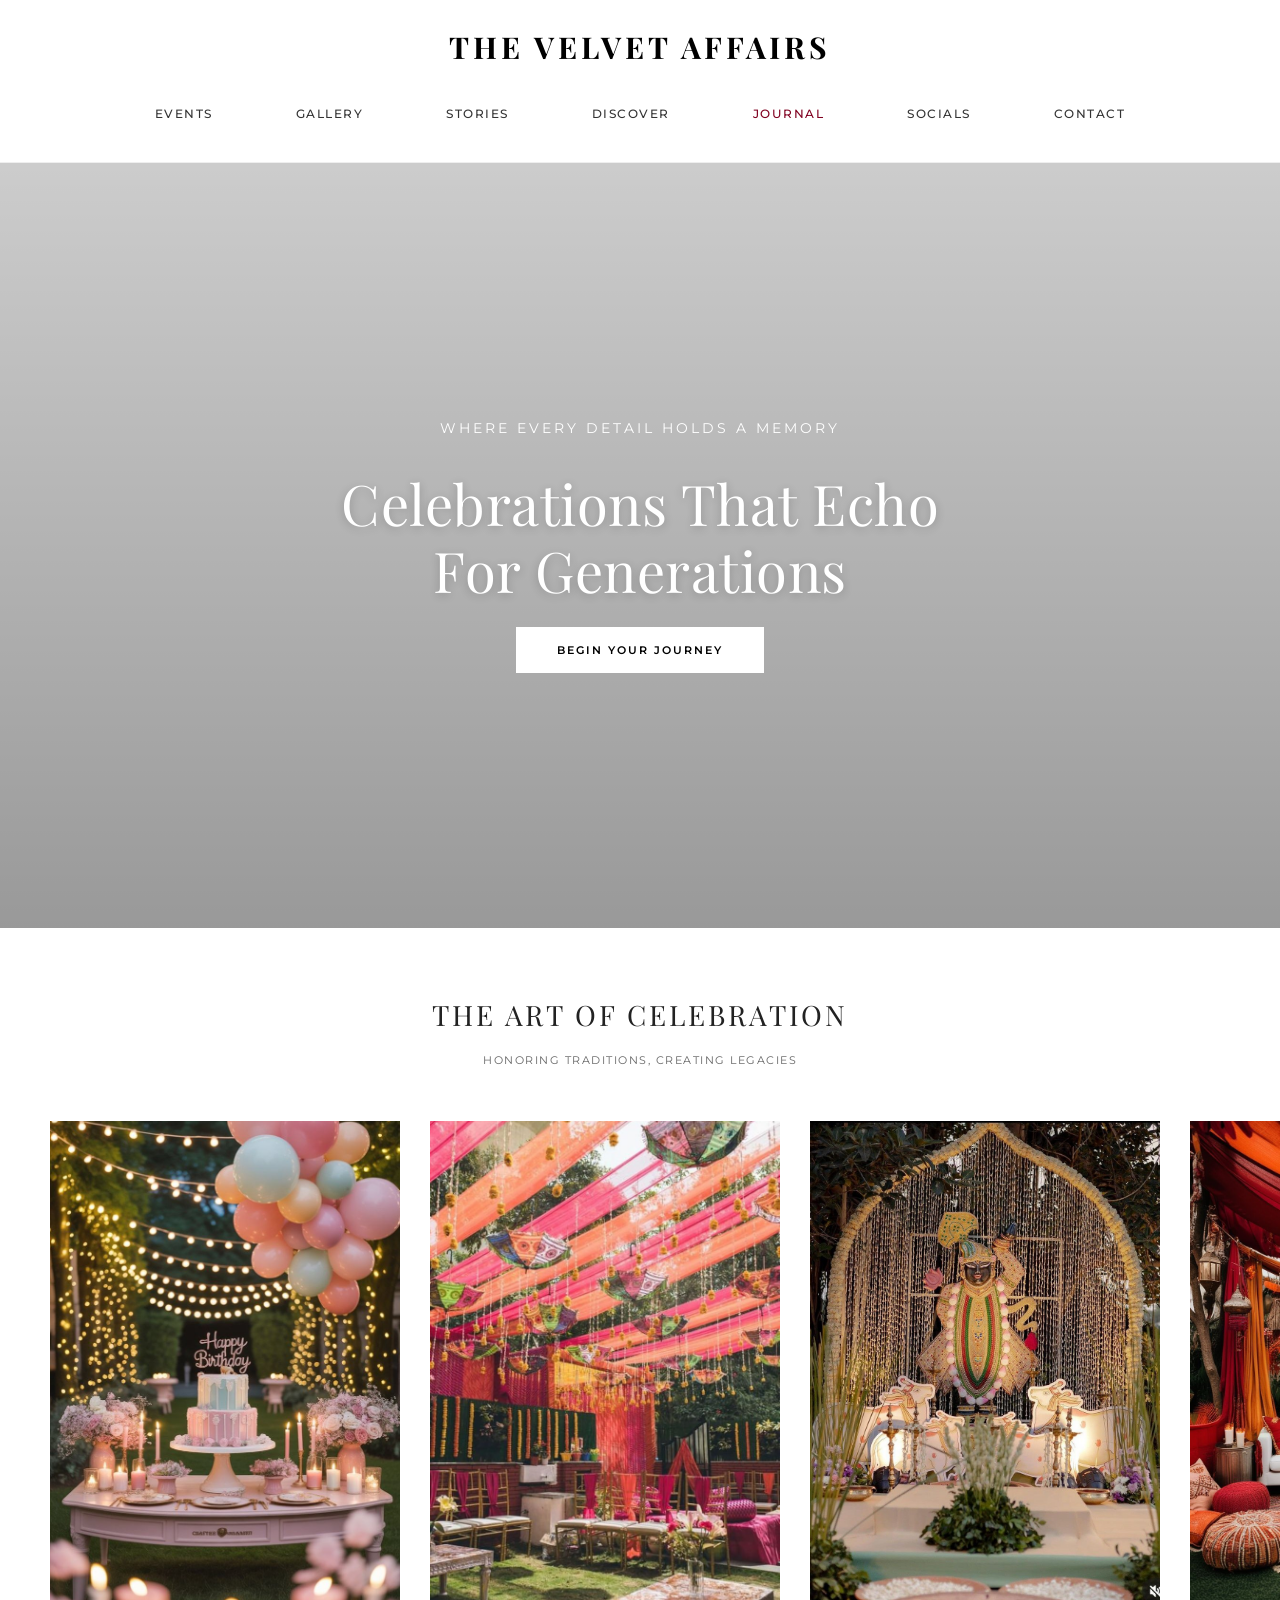
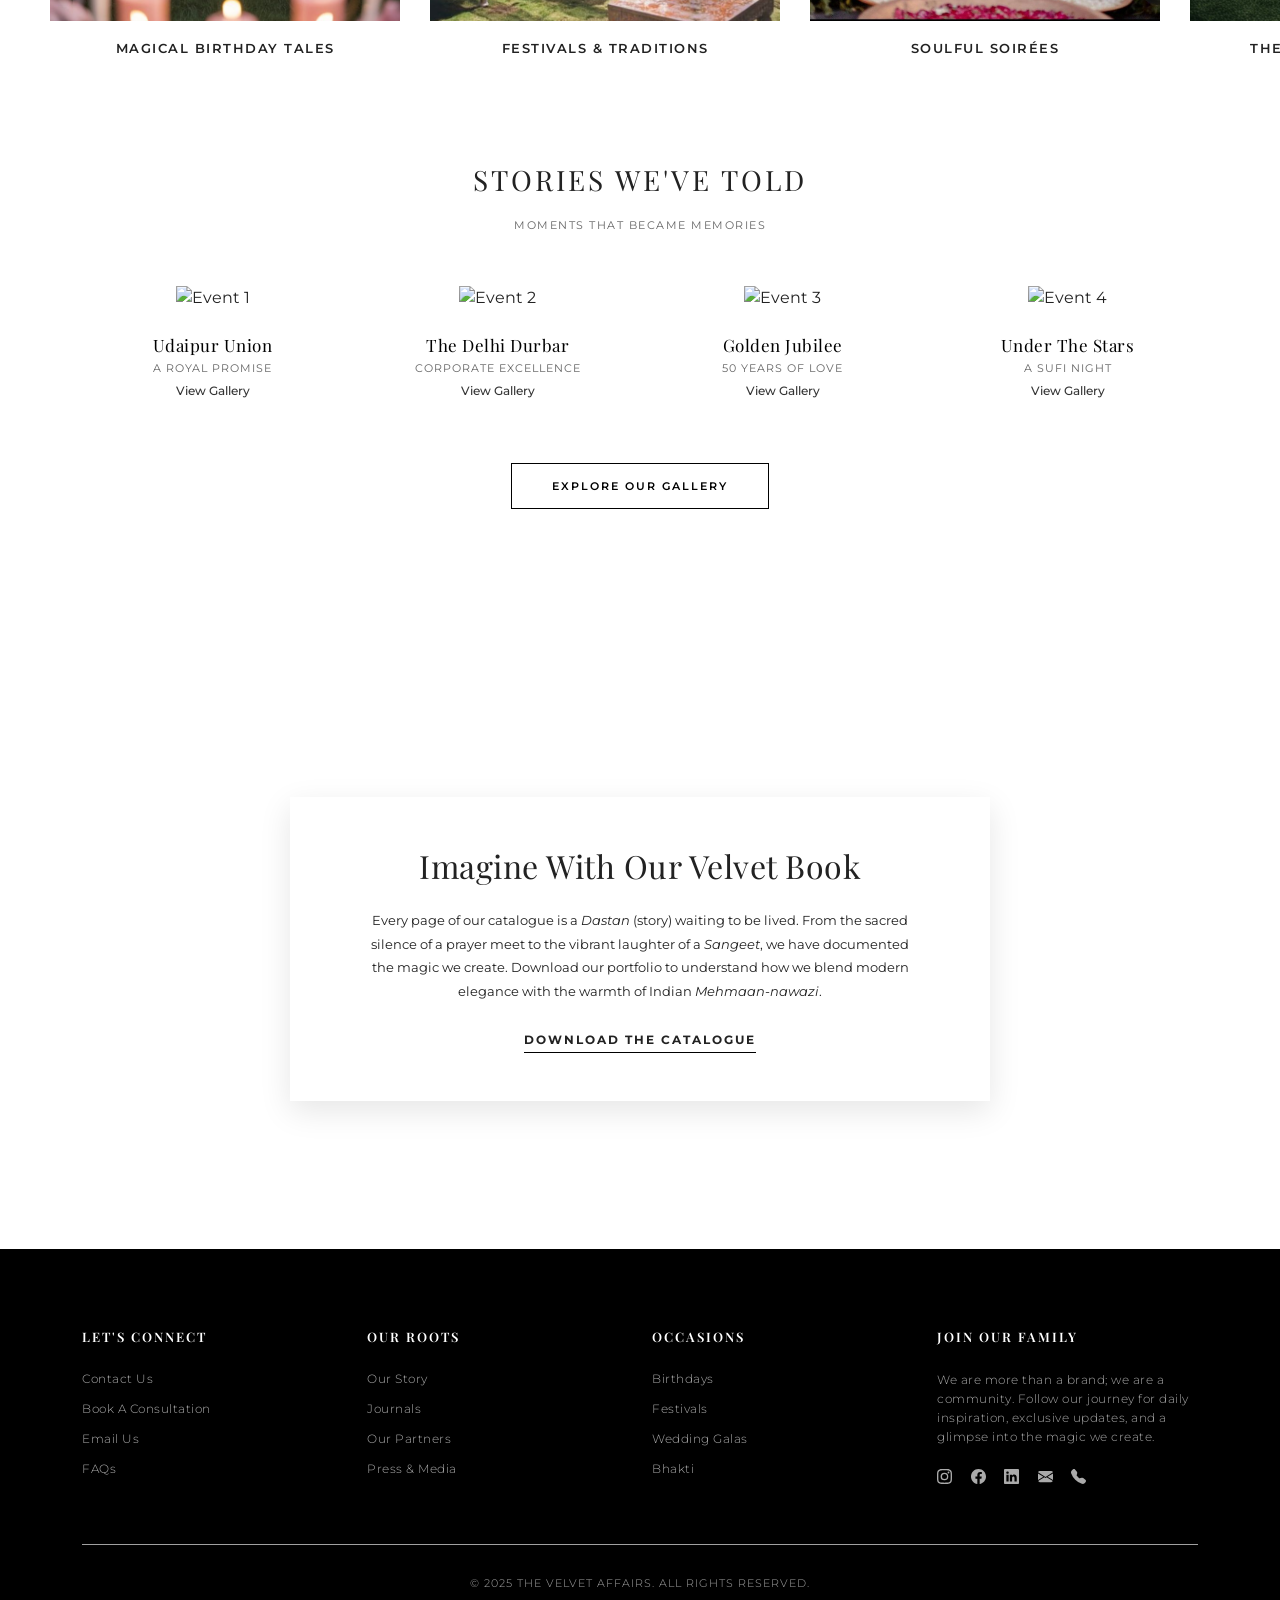
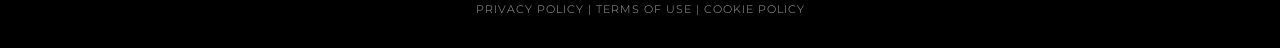
==== index.html @ 54bc54e0 "Add Initial Commit" ====
<!DOCTYPE html>
<html lang="en">
  <head>
    <!-- SITE META -->
    <meta charset="UTF-8" />
    <meta name="viewport" content="width=device-width, initial-scale=1.0" />

    <title>The Velvet Affairs | Home</title>
    
    <!-- FAVICON -->
    <link rel="apple-touch-icon" sizes="180x180" href="favicon/apple-touch-icon.png" />
    <link rel="icon" type="image/png" sizes="32x32" href="favicon/favicon-32x32.png" />
    <link rel="icon" type="image/png" sizes="16x16" href="favicon/favicon-16x16.png" />

    <!-- BOOTSTRAP STYLING -->
    <link
      href="https://cdnjs.cloudflare.com/ajax/libs/bootstrap/5.3.0/css/bootstrap.min.css"
      rel="stylesheet"
    />

    <!-- GOOGLE FONTS -->
    <link
      href="https://fonts.googleapis.com/css2?family=Montserrat:wght@300;400;500;600&family=Playfair+Display:wght@400;600;700&display=swap"
      rel="stylesheet"
    />
    
    <!-- CASCADING STYLESHEET -->
    <link rel="stylesheet" href="styles.css" />
  </head>
  <body>
    <!-- TOP BAR -->
    <!-- <div class="top-bar">
      Celebrating India's Soulful Journeys &nbsp; | &nbsp; Creating Timeless
      Memories
    </div> -->

    <!-- HEADER -->
    <header class="site-header">
      <div class="container position-relative">
        <!-- Mobile Menu Checkbox Hack (No JS) -->
        <input type="checkbox" id="nav-toggle" class="nav-toggle" />
        <label for="nav-toggle" class="nav-toggle-label d-lg-none">☰</label>

        <!-- Mobile Nav Drawer -->
        <nav class="mobile-nav d-lg-none">
          <a href="#event" class="nav-link">Events</a>
          <a href="#gallery.html" class="nav-link" target="_blank">Gallery</a>
          <a href="#spotlight" class="nav-link">Stories</a>
          <a href="discover.html" class="nav-link" target="_blank">Discover</a>
          <a
            target="_blank"
            href="#journal.html"
            class="nav-link"
            style="color: var(--accent-color)"
            >Journal</a
          >
          <a href="social.html" class="nav-link" target="_blank">Socials</a>
          <a href="contact.html" class="nav-link" target="_blank">Contact</a>
        </nav>

        <!-- Logo -->
        <a href="#" class="brand-logo">The Velvet Affairs</a>

        <!-- Desktop Navigation -->
        <nav class="nav-container d-none d-lg-flex">
          <a href="#event" class="nav-link">Events</a>
          <a href="#gallery.html" class="nav-link" target="_blank">Gallery</a>
          <a href="#spotlight" class="nav-link">Stories</a>
          <a href="discover.html" class="nav-link" target="_blank">Discover</a>
          <a
            target="_blank"
            href="#journal.html"
            class="nav-link"
            style="color: var(--accent-color)"
            >Journal</a
          >
          <a href="social.html" class="nav-link" target="_blank">Socials</a>
          <a href="contact.html" class="nav-link" target="_blank">Contact</a>
        </nav>
      </div>
    </header>

    <!-- HERO SECTION -->
    <section class="hero-section">
      <div class="hero-overlay"></div>
      <div class="hero-content">
        <span class="hero-subtitle">Where Every Detail Holds A Memory</span>
        <h1 class="hero-title">Celebrations That Echo<br />For Generations</h1>
        <a href="#event" class="btn-luxury">Begin Your Journey</a>
      </div>
    </section>

    <!-- CATEGORY GRID (DRAGGABLE) -->
    <section class="container-fluid p-0" id="event">
      <div class="section-title">
        <h2>The Art of Celebration</h2>
        <span class="section-subtitle"
          >Honoring Traditions, Creating Legacies</span
        >
      </div>

      <!-- Added ID for JS selector -->
      <div class="category-scroll-container" id="drag-container">
        <!-- Category 1 -->
        <div class="category-scroll-item">
          <a href="birthdays.html" target="_blank">
            <div class="category-card">
              <div class="category-img-wrapper">
                <img
                  src="assets/C1 Magical Birthdays/1.jpg"
                  alt="Wedding"
                  class="category-img"
                />
              </div>
              <div class="category-title">Magical Birthday Tales</div>
            </div>
          </a>
        </div>

        <!-- Category 2 -->
        <div class="category-scroll-item">
          <a href="birthdays.html" target="_blank">
            <div class="category-card">
              <div class="category-img-wrapper">
                <img
                  src="assets/C2 Festives and Traditions/1.jpg"
                  alt="Corporate"
                  class="category-img"
                />
              </div>
              <div class="category-title">Festivals & Traditions</div>
            </div>
          </a>
        </div>

        <!-- Category 3 -->
        <div class="category-scroll-item">
          <a href="birthdays.html" target="_blank">
            <div class="category-card">
              <div class="category-img-wrapper">
                <img
                  src="assets/C3 Bhakti and Soulful Soires/1.jpg"
                  alt="Social"
                  class="category-img"
                />
              </div>
              <div class="category-title">Soulful Soirées</div>
            </div>
          </a>
        </div>

        <!-- Category 4 -->
        <div class="category-scroll-item">
          <a href="birthdays.html" target="_blank">
            <div class="category-card">
              <div class="category-img-wrapper">
                <img
                  src="assets/C4 Weddings and Mehfil/3.jpg"
                  alt="Venue"
                  class="category-img"
                />
              </div>
              <div class="category-title">The Grand Indian Mehfil</div>
            </div>
          </a>
        </div>

        <!-- Category 5 -->
        <div class="category-scroll-item">
          <a href="birthdays.html" target="_blank">
            <div class="category-card">
              <div class="category-img-wrapper">
                <img
                  src="assets/C5 Baby Showers/1.jpg"
                  alt="Floral"
                  class="category-img"
                />
              </div>
              <div class="category-title">Godh & Grace</div>
            </div>
          </a>
        </div>

        <!-- Category 6 -->
        <div class="category-scroll-item">
          <a href="birthdays.html" target="_blank">
            <div class="category-card">
              <div class="category-img-wrapper">
                <img
                  src="assets/C6 Get Togethers and Royal Daawat/1.jpg"
                  alt="Dining"
                  class="category-img"
                />
              </div>
              <div class="category-title">The Royal Daawat</div>
            </div>
          </a>
        </div>

        <!-- Category 7 -->
        <div class="category-scroll-item">
          <a href="birthdays.html" target="_blank">
            <div class="category-card">
              <div class="category-img-wrapper">
                <img
                  src="assets/C7 Aisle Of Dreams/1.jpg"
                  alt="Styling"
                  class="category-img"
                />
              </div>
              <div class="category-title">Aisle of Dreams</div>
            </div>
          </a>
        </div>
      </div>
    </section>

    <!-- SPOTLIGHT SECTION -->
    <section class="spotlight-section" id="spotlight">
      <div class="container">
        <div class="section-title">
          <h2>Stories We've Told</h2>
          <span class="section-subtitle">Moments That Became Memories</span>
        </div>

        <div class="row g-3 g-md-4">
          <!-- Item 1 -->
          <div class="col-6 col-md-3">
            <div class="product-card">
              <img
                src="https://i.pinimg.com/1200x/8a/bf/13/8abf134b699740e3881abfb2f91a68ad.jpg"
                class="product-img"
                alt="Event 1"
              />
              <div class="product-info">
                <h4 class="product-name">Udaipur Union</h4>
                <div class="product-desc">A Royal Promise</div>
                <div class="price">View Gallery</div>
              </div>
            </div>
          </div>
          <!-- Item 2 -->
          <div class="col-6 col-md-3">
            <div class="product-card">
              <img
                src="https://i.pinimg.com/1200x/8a/bf/13/8abf134b699740e3881abfb2f91a68ad.jpg"
                class="product-img"
                alt="Event 2"
              />
              <div class="product-info">
                <h4 class="product-name">The Delhi Durbar</h4>
                <div class="product-desc">Corporate Excellence</div>
                <div class="price">View Gallery</div>
              </div>
            </div>
          </div>
          <!-- Item 3 -->
          <div class="col-6 col-md-3">
            <div class="product-card">
              <img
                src="https://i.pinimg.com/1200x/8a/bf/13/8abf134b699740e3881abfb2f91a68ad.jpg"
                class="product-img"
                alt="Event 3"
              />
              <div class="product-info">
                <h4 class="product-name">Golden Jubilee</h4>
                <div class="product-desc">50 Years of Love</div>
                <div class="price">View Gallery</div>
              </div>
            </div>
          </div>
          <!-- Item 4 -->
          <div class="col-6 col-md-3">
            <div class="product-card">
              <img
                src="https://i.pinimg.com/1200x/8a/bf/13/8abf134b699740e3881abfb2f91a68ad.jpg"
                class="product-img"
                alt="Event 4"
              />
              <div class="product-info">
                <h4 class="product-name">Under The Stars</h4>
                <div class="product-desc">A Sufi Night</div>
                <div class="price">View Gallery</div>
              </div>
            </div>
          </div>
        </div>

        <div class="text-center mt-4 mt-md-5">
          <a href="#" class="btn-luxury dark">Explore Our Gallery</a>
        </div>
      </div>
    </section>

    <!-- PROMO BANNER -->
    <section class="banner-section" style="margin-bottom: 0%">
      <div class="banner-content">
        <h2>Imagine With Our Velvet Book</h2>
        <p class="my-3 my-md-4" style="line-height: 1.8; font-size: 13px">
          Every page of our catalogue is a <em>Dastan</em> (story) waiting to be
          lived. From the sacred silence of a prayer meet to the vibrant
          laughter of a <em>Sangeet</em>, we have documented the magic we
          create. Download our portfolio to understand how we blend modern
          elegance with the warmth of Indian <em>Mehmaan-nawazi</em>.
        </p>
        <a
          href="path-to-your-pdf.pdf"
          download
          style="
            font-size: 12px;
            font-weight: 700;
            text-transform: uppercase;
            letter-spacing: 2px;
            border-bottom: 1px solid #000;
            padding-bottom: 5px;
          "
        >
          Download The Catalogue
        </a>
      </div>
    </section>

    <!-- SEO / BRAND TEXT BLOCK -->
    <!-- <section class="seo-text-block">
      <h3>The Velvet Vow</h3>
      <p>
        To us, you are not a client; you are family. We vow to treat your
        celebration with the same sanctity and care as we would our own. We
        promise that when you entrust us with your memories, we will handle them
        with 'Velvet Hands'—soft, careful, and luxurious. We vow to be invisible
        in our execution so that your joy remains the only visible spectacle.
        From the first marigold strung to the last lamp lit, our commitment is
        to honor your traditions, respect your emotions, and curate an
        experience that lingers in your heart long after the guests have gone.
        This is our promise. This is The Velvet Affairs.
      </p>
    </section> -->

    <!-- FOOTER -->
    <footer>
      <div class="container">
        <div class="row gy-4">
          <!-- Column 1 -->
          <div class="col-md-3 col-12">
            <h5>Let's Connect</h5>
            <ul>
              <li><a href="#contact.html" target="_blank">Contact Us</a></li>
              <li>
                <a href="#booking.html" target="_blank">Book A Consultation</a>
              </li>
              <li>
                <a href="mailto:info@thevelvetaffairs.com" target="_blank"
                  >Email Us</a
                >
              </li>
              <li><a href="#faq.html" target="_blank">FAQs</a></li>
            </ul>
          </div>

          <!-- Column 2 -->
          <div class="col-md-3 col-12">
            <h5>Our Roots</h5>
            <ul>
              <li><a href="discover.html" target="_blank">Our Story</a></li>
              <li><a href="journal.html" target="_blank">Journals</a></li>
              <li><a href="partners.html" target="_blank">Our Partners</a></li>
              <li><a href="press.html" target="_blank">Press & Media</a></li>
            </ul>
          </div>

          <!-- Column 3 -->
          <div class="col-md-3 col-12">
            <h5>Occasions</h5>
            <ul>
              <li><a href="birthday.html" target="_blank">Birthdays</a></li>
              <li><a href="festivals.html" target="_blank">Festivals</a></li>
              <li><a href="weddings.html" target="_blank">Wedding Galas</a></li>
              <li><a href="bhakti.html" target="_blank">Bhakti</a></li>
            </ul>
          </div>

          <!-- Column 4 (Join Family + Socials) -->
          <div class="col-md-3 col-12">
            <h5>Join Our Family</h5>
            <p
              style="
                color: #a8a8a8;
                margin-bottom: 20px;
                line-height: 1.6;
                font-size: 12px;
              "
            >
              We are more than a brand; we are a community. Follow our journey
              for daily inspiration, exclusive updates, and a glimpse into the
              magic we create.
            </p>

            <div class="footer-social-links">
              <!-- Instagram -->
              <a
                target="_blank"
                href="https://www.instagram.com/thevelvetaffairsofficial/"
                aria-label="Instagram"
                style="margin-right: 15px"
              >
                <svg
                  xmlns="http://www.w3.org/2000/svg"
                  width="15"
                  height="15"
                  fill="currentColor"
                  viewBox="0 0 16 16"
                >
                  <path
                    d="M8 0C5.829 0 5.556.01 4.703.048 3.85.088 3.269.222 2.76.42a3.917 3.917 0 0 0-1.417.923A3.927 3.927 0 0 0 .42 2.76C.222 3.268.087 3.85.048 4.7.01 5.555 0 5.827 0 8.001c0 2.172.01 2.444.048 3.297.04.852.174 1.433.372 1.942.205.526.478.972.923 1.417.444.445.89.719 1.416.923.51.198 1.09.333 1.942.372C5.555 15.99 5.827 16 8 16s2.444-.01 3.298-.048c.851-.04 1.434-.174 1.943-.372a3.916 3.916 0 0 0 1.416-.923c.445-.445.718-.891.923-1.417.197-.509.332-1.09.372-1.942C15.99 10.445 16 10.173 16 8s-.01-2.445-.048-3.299c-.04-.851-.175-1.433-.372-1.941a3.926 3.926 0 0 0-.923-1.417A3.911 3.911 0 0 0 13.24.42c-.51-.198-1.092-.333-1.943-.372C10.443.01 10.172 0 7.998 0h.003zm-.717 1.442h.718c2.136 0 2.389.007 3.232.046.78.035 1.204.166 1.486.275.373.145.64.319.92.599.28.28.453.546.598.92.11.281.24.705.275 1.485.039.843.047 1.096.047 3.231s-.008 2.389-.047 3.232c-.035.78-.166 1.203-.275 1.485a2.47 2.47 0 0 1-.599.919c-.28.28-.546.453-.92.598-.28.11-.704.24-1.485.276-.843.038-1.096.047-3.232.047s-2.39-.009-3.233-.047c-.78-.036-1.203-.166-1.485-.276a2.478 2.478 0 0 1-.92-.598 2.48 2.48 0 0 1-.6-.92c-.109-.281-.24-.705-.275-1.485-.038-.843-.046-1.096-.046-3.233 0-2.136.008-2.388.046-3.231.036-.78.166-1.204.276-1.486.145-.373.319-.64.599-.92.28-.28.546-.453.92-.598.282-.11.705-.24 1.485-.276.738-.034 1.024-.044 2.515-.045v.002zm4.988 1.328a.96.96 0 1 0 0 1.92.96.96 0 0 0 0-1.92zm-4.27 1.122a4.109 4.109 0 1 0 0 8.217 4.109 4.109 0 0 0 0-8.217zm0 1.441a2.667 2.667 0 1 1 0 5.334 2.667 2.667 0 0 1 0-5.334z"
                  />
                </svg>
              </a>
              <!-- Facebook -->
              <a
                target="_blank"
                href="https://www.facebook.com/thevelvetaffairsofficial"
                aria-label="Facebook"
                style="margin-right: 15px"
              >
                <svg
                  xmlns="http://www.w3.org/2000/svg"
                  width="15"
                  height="15"
                  fill="currentColor"
                  viewBox="0 0 16 16"
                >
                  <path
                    d="M16 8.049c0-4.446-3.582-8.05-8-8.05C3.58 0-.002 3.603-.002 8.05c0 4.017 2.926 7.347 6.75 7.951v-5.625h-2.03V8.05H6.75V6.275c0-2.017 1.195-3.131 3.022-3.131.876 0 1.791.157 1.791.157v1.98h-1.009c-.993 0-1.303.621-1.303 1.258v1.51h2.218l-.354 2.326H9.25V16c3.824-.604 6.75-3.934 6.75-7.951z"
                  />
                </svg>
              </a>
              <!-- LinkedIn -->
              <a
                target="_blank"
                href="www.linkedin.com/in/thevelvetaffairsofficial"
                aria-label="LinkedIn"
                style="margin-right: 15px"
              >
                <svg
                  xmlns="http://www.w3.org/2000/svg"
                  width="15"
                  height="15"
                  fill="currentColor"
                  viewBox="0 0 16 16"
                >
                  <path
                    d="M0 1.146C0 .513.526 0 1.175 0h13.65C15.474 0 16 .513 16 1.146v13.708c0 .633-.526 1.146-1.175 1.146H1.175C.526 16 0 15.487 0 14.854V1.146zm4.943 12.248V6.169H2.542v7.225h2.401zm-1.2-8.212c.837 0 1.358-.554 1.358-1.248-.015-.709-.52-1.248-1.342-1.248-.822 0-1.359.54-1.359 1.248 0 .694.521 1.248 1.327 1.248h.016zm4.908 8.212V9.359c0-.216.016-.432.08-.586.173-.431.568-.878 1.232-.878.869 0 1.216.662 1.216 1.634v3.865h2.401V9.25c0-2.22-1.184-3.252-2.764-3.252-1.274 0-1.845.7-2.165 1.193v.025h-.016a5.54 5.54 0 0 1 .016-.025V6.169h-2.4c.03.678 0 7.225 0 7.225h2.4z"
                  />
                </svg>
              </a>
              <!-- Email -->
              <a
                target="_blank"
                href="mailto:info@thevelvetaffairs.com"
                aria-label="Email"
                style="margin-right: 15px"
              >
                <svg
                  xmlns="http://www.w3.org/2000/svg"
                  width="15"
                  height="15"
                  fill="currentColor"
                  viewBox="0 0 16 16"
                >
                  <path
                    d="M.05 3.555A2 2 0 0 1 2 2h12a2 2 0 0 1 1.95 1.555L8 8.414.05 3.555ZM0 4.697v7.104l5.803-3.558L0 4.697ZM6.761 8.83l-6.57 4.027A2 2 0 0 0 2 14h12a2 2 0 0 0 1.808-1.144l-6.57-4.027L8 9.586l-1.239-.757Zm3.436-.586L16 11.801V4.697l-5.803 3.546Z"
                  />
                </svg>
              </a>
              <!-- Phone -->
              <a
                href="tel:+919999728984"
                aria-label="Phone"
                style="margin-right: 15px"
              >
                <svg
                  xmlns="http://www.w3.org/2000/svg"
                  width="15"
                  height="15"
                  fill="currentColor"
                  viewBox="0 0 16 16"
                >
                  <path
                    fill-rule="evenodd"
                    d="M1.885.511a1.745 1.745 0 0 1 2.61.163L6.29 2.98c.329.423.445.974.315 1.494l-.547 2.19a.678.678 0 0 0 .178.643l2.457 2.457a.678.678 0 0 0 .644.178l2.189-.547a1.745 1.745 0 0 1 1.494.315l2.306 1.794c.829.645.905 1.87.163 2.611l-1.034 1.034c-.74.74-1.846 1.065-2.877.702a18.634 18.634 0 0 1-7.01-4.42 18.634 18.634 0 0 1-4.42-7.009c-.362-1.03-.037-2.137.703-2.877L1.885.511z"
                  />
                </svg>
              </a>
            </div>
          </div>
        </div>

        <div class="footer-bottom">
          &copy; 2025 The Velvet Affairs. All Rights Reserved. <br />
          <span style="display: inline-block; margin-top: 10px; color: #a3a3a3"
            >Privacy Policy | Terms of Use | Cookie Policy</span
          >
        </div>
      </div>
    </footer>

    <!-- 
      MINIMAL SCRIPT: Enables "Mouse Drag" on Desktop.
      Strictly limited to the scroll container functionality. 
    -->
    <script>
      const slider = document.getElementById("drag-container");
      let isDown = false;
      let startX;
      let scrollLeft;

      slider.addEventListener("mousedown", (e) => {
        isDown = true;
        slider.classList.add("active");
        startX = e.pageX - slider.offsetLeft;
        scrollLeft = slider.scrollLeft;
      });

      slider.addEventListener("mouseleave", () => {
        isDown = false;
        slider.classList.remove("active");
      });

      slider.addEventListener("mouseup", () => {
        isDown = false;
        slider.classList.remove("active");
      });

      slider.addEventListener("mousemove", (e) => {
        if (!isDown) return;
        e.preventDefault();
        const x = e.pageX - slider.offsetLeft;
        const walk = (x - startX) * 2; // Scroll-fastness
        slider.scrollLeft = scrollLeft - walk;
      });
    </script>
  </body>
</html>
---- styles.css ----
/* GENERAL STYLES */
:root {
  --primary-font: "Montserrat", sans-serif;
  --serif-font: "Playfair Display", serif;
  --accent-color: #800020; /* Deep Velvet Maroon */
  --text-color: #222;
  --light-bg: #f9f9f9;
}

body {
  font-family: var(--primary-font);
  color: var(--text-color);
  background-color: #fff;
  overflow-x: hidden; /* Prevent horizontal scroll */
}

h1,
h2,
h3,
h4,
h5 {
  font-family: var(--serif-font);
  letter-spacing: 0.5px;
  font-weight: 400;
}

a {
  text-decoration: none;
  color: inherit;
  transition: 0.3s;
}

a:hover {
  color: var(--accent-color);
}

/* TOP ANNOUNCEMENT BAR */
.top-bar {
  background-color: #f5f5f5;
  color: #333;
  font-size: 10px;
  text-align: center;
  padding: 8px 10px;
  text-transform: uppercase;
  letter-spacing: 1px;
  border-bottom: 1px solid #e5e5e5;
  font-weight: 500;
  line-height: 1.4;
}
@media (min-width: 768px) {
  .top-bar {
    font-size: 11px;
    padding: 10px 0;
  }
}

/* HEADER & LOGO */
.site-header {
  padding: 15px 0;
  text-align: center;
  background: white;
  position: sticky;
  top: 0;
  z-index: 1000;
  border-bottom: 1px solid #eee;
  transition: padding 0.3s;
}
@media (min-width: 768px) {
  .site-header {
    padding: 25px 0 15px;
  }
}

.brand-logo {
  font-family: var(--serif-font);
  font-size: 24px;
  font-weight: 700;
  text-transform: uppercase;
  letter-spacing: 2px;
  color: #000;
  margin-bottom: 5px;
  display: block;
}

@media (min-width: 768px) {
  .brand-logo {
    font-size: 30px;
    letter-spacing: 4px;
    margin-bottom: auto;
  }
}

@media (max-width: 768px) {
  .brand-logo {
    font-size: 14px;
    letter-spacing: 4px;
    padding-left: auto;
    text-align: right;
  }
}

/* DESKTOP NAVIGATION */
.nav-container {
  display: flex;
  justify-content: center;
  gap: 20px;
  padding-top: 10px;
  border-top: 1px solid transparent;
}
@media (min-width: 992px) {
  .nav-container {
    gap: 35px;
  }
}

.nav-link {
  font-size: 12px;
  font-weight: 500;
  text-transform: uppercase;
  letter-spacing: 1.5px;
  color: #333;
  padding: 1.5rem;
  position: relative;
}

.nav-link:after {
  content: "";
  position: absolute;
  width: 0;
  height: 1px;
  bottom: 0;
  left: 0;
  background-color: #000;
  transition: width 0.3s;
}

.nav-link:hover:after {
  width: 100%;
}

/* --- MOBILE SIDE DRAWER (CSS ONLY) --- */
.nav-toggle {
  display: none; /* Hide the actual checkbox */
}

.nav-toggle-label {
  position: absolute;
  left: 20px;
  top: 50%;
  transform: translateY(-50%);
  font-size: 24px;
  cursor: pointer;
  display: block;
  color: #333;
  z-index: 1100;
  user-select: none;
  transition: color 0.3s;
}

.mobile-nav {
  display: block;
  position: fixed;
  top: 0;
  left: 0;
  width: 85%;
  height: 100vh;
  background: #fff;
  box-shadow: 5px 0 15px rgba(0, 0, 0, 0.1);
  padding-top: 80px;
  z-index: 1050;
  transform: translateX(-100%);
  transition: transform 0.4s cubic-bezier(0.25, 1, 0.5, 1);
  overflow-y: auto;
}

#nav-toggle:checked ~ .mobile-nav {
  transform: translateX(0);
}

#nav-toggle:checked ~ .nav-toggle-label {
  color: var(--accent-color);
}

.mobile-nav-item {
  display: block;
  padding: 15px 25px;
  border-bottom: 1px solid #f9f9f9;
  font-size: 12px;
  text-transform: uppercase;
  letter-spacing: 1.5px;
  color: #333;
  font-weight: 500;
}

.mobile-nav-item:hover {
  background-color: #fafafa;
  color: var(--accent-color);
  padding-left: 30px;
  transition: all 0.2s;
}

/* UTILITY ICONS */
.utility-icons {
  position: absolute;
  right: 20px;
  top: 50%;
  transform: translateY(-50%);
  font-size: 11px;
  font-weight: 600;
  letter-spacing: 1px;
  display: block;
}

.desktop-utils {
  display: none;
}
.mobile-utils {
  display: block;
}

@media (min-width: 992px) {
  .nav-toggle-label {
    display: none;
  }
  .mobile-nav {
    display: none !important;
  }
  .utility-icons {
    top: 40px;
    right: 40px;
    transform: none;
  }
  .desktop-utils {
    display: inline;
  }
  .mobile-utils {
    display: none;
  }
}

/* HERO SECTION */
.hero-section {
  position: relative;
  width: 100%;
  height: 70vh;
  background: url("assets/Covers/Hero_Banner_Main.png")
    center/cover no-repeat;
  display: flex;
  align-items: center;
  justify-content: center;
  color: white;
}
@media (min-width: 768px) {
  .hero-section {
    height: 85vh;
  }
}

.hero-overlay {
  background: linear-gradient(
    to bottom,
    rgba(0, 0, 0, 0.2),
    rgba(0, 0, 0, 0.4)
  );
  position: absolute;
  top: 0;
  right: 0;
  bottom: 0;
  left: 0;
}

.hero-content {
  position: relative;
  z-index: 2;
  text-align: center;
  max-width: 800px;
  padding: 20px;
}

.hero-title {
  font-size: 2.2rem;
  margin-bottom: 1rem;
  color: #fff;
  text-shadow: 0 2px 10px rgba(0, 0, 0, 0.2);
  font-weight: 400;
  line-height: 1.2;
}
@media (min-width: 768px) {
  .hero-title {
    font-size: 3.5rem;
    margin-bottom: 1.5rem;
  }
}

.hero-subtitle {
  font-size: 11px;
  letter-spacing: 2px;
  text-transform: uppercase;
  margin-bottom: 20px;
  display: block;
}
@media (min-width: 768px) {
  .hero-subtitle {
    font-size: 14px;
    letter-spacing: 3px;
    margin-bottom: 30px;
  }
}

.btn-luxury {
  background-color: #fff;
  color: #000;
  padding: 12px 30px;
  text-transform: uppercase;
  font-size: 10px;
  letter-spacing: 1.5px;
  border: 1px solid #fff;
  font-weight: 600;
  display: inline-block;
  transition: all 0.3s ease;
}
@media (min-width: 768px) {
  .btn-luxury {
    padding: 14px 40px;
    font-size: 11px;
    letter-spacing: 2px;
  }
}

.btn-luxury:hover {
  background-color: transparent;
  color: #fff;
  border-color: #fff;
}

.btn-luxury.dark {
  background-color: transparent;
  color: #000;
  border: 1px solid #000;
}

.btn-luxury.dark:hover {
  background-color: #000;
  color: #fff;
}

/* CATEGORY GRID */
.section-title {
  text-align: center;
  margin: 40px 0 30px;
}
@media (min-width: 768px) {
  .section-title {
    margin: 70px 0 50px;
  }
}

/* --- DRAG SCROLL STYLES --- */
.category-scroll-container {
  display: flex;
  overflow-x: auto;
  gap: 15px;
  padding-bottom: 20px;
  /* HIDE SCROLLBARS for sleek look */
  scrollbar-width: none; /* Firefox */
  -ms-overflow-style: none; /* IE/Edge */

  padding-left: 20px;
  padding-right: 20px;

  /* ENABLE DRAG UX */
  cursor: grab; /* Shows hand icon */
  user-select: none; /* Prevent text selection while dragging */
}

/* Hide scrollbar for Chrome/Safari/Opera */
.category-scroll-container::-webkit-scrollbar {
  display: none;
}

/* While clicking and dragging */
.category-scroll-container.active {
  cursor: grabbing;
  transform: scale(1); /* Fixes a weird chrome jitter */
}

.category-scroll-item {
  flex: 0 0 80%;
  max-width: 300px;
  pointer-events: none; /* Let clicks pass through to container for dragging */
}
/* Re-enable pointer events for the actual card content so you can click links if added later */
.category-card {
  pointer-events: auto;
  text-align: center;
  margin-bottom: 10px;
  cursor: pointer;
  overflow: hidden;
}

@media (min-width: 768px) {
  .category-scroll-container {
    gap: 30px;
    padding-left: 50px;
    padding-right: 50px;
  }
  .category-scroll-item {
    flex: 0 0 350px;
    max-width: none;
  }
}

.section-title h2 {
  font-size: 22px;
  text-transform: uppercase;
  letter-spacing: 2px;
  margin-bottom: 10px;
}
@media (min-width: 768px) {
  .section-title h2 {
    font-size: 28px;
    letter-spacing: 3px;
    margin-bottom: 15px;
  }
}

.section-subtitle {
  font-size: 11px;
  color: #666;
  text-transform: uppercase;
  letter-spacing: 1.5px;
}

.category-img-wrapper {
  overflow: hidden;
  margin-bottom: 15px;
}

.category-img {
  width: 100%;
  height: 450px;
  object-fit: cover;
  transition: transform 0.6s ease;
  /* Prevent image dragging behavior so we can drag the container instead */
  -webkit-user-drag: none;
}
@media (min-width: 768px) {
  .category-img {
    height: 500px;
  }
}

.category-card:hover .category-img {
  transform: scale(1.05);
}

.category-title {
  font-size: 13px;
  text-transform: uppercase;
  letter-spacing: 1.5px;
  font-weight: 600;
  position: relative;
  display: inline-block;
  padding-bottom: 5px;
}

.category-title:after {
  content: "";
  position: absolute;
  width: 0;
  height: 1px;
  bottom: 0;
  left: 0;
  background: #000;
  transition: width 0.3s;
}

.category-card:hover .category-title:after {
  width: 100%;
}

/* SPOTLIGHT SECTION */
.spotlight-section {
  background-color: #fff;
  padding-bottom: 40px;
}
@media (min-width: 768px) {
  .spotlight-section {
    padding-bottom: 60px;
  }
}

.product-card {
  background: #fff;
  padding-bottom: 15px;
  text-align: center;
  height: 100%;
  transition: box-shadow 0.3s;
}

.product-img {
  width: 100%;
  height: 250px;
  object-fit: cover;
  margin-bottom: 10px;
}
@media (min-width: 768px) {
  .product-img {
    height: 400px;
    margin-bottom: 15px;
  }
}

.product-info {
  padding: 0 5px;
}

.product-name {
  font-family: var(--serif-font);
  font-size: 15px;
  margin: 5px 0;
  color: #000;
}
@media (min-width: 768px) {
  .product-name {
    font-size: 17px;
    margin: 10px 0 5px;
  }
}

.product-desc {
  font-size: 10px;
  color: #666;
  text-transform: uppercase;
  letter-spacing: 0.5px;
  margin-bottom: 5px;
}
@media (min-width: 768px) {
  .product-desc {
    font-size: 11px;
    letter-spacing: 1px;
  }
}

.price {
  font-size: 12px;
  font-weight: 500;
  color: #333;
}

/* BANNER SECTION */
.banner-section {
  height: 400px;
  background: url("assets/Covers/Hero_Banner_Main.png")
    center/cover no-repeat;
  background-attachment: scroll;
  display: flex;
  align-items: center;
  justify-content: center;
  margin: 50px 0;
  position: relative;
}
@media (min-width: 768px) {
  .banner-section {
    height: 600px;
    background-attachment: fixed;
    margin: 80px 0;
  }
}

.banner-content {
  background: rgba(255, 255, 255, 0.95);
  padding: 30px 20px;
  text-align: center;
  max-width: 90%;
  width: 700px;
  box-shadow: 0 10px 30px rgba(0, 0, 0, 0.1);
}
@media (min-width: 768px) {
  .banner-content {
    padding: 50px 70px;
  }
}

/* SEO BLOCK */
.seo-text-block {
  text-align: center;
  max-width: 800px;
  margin: 4rem auto;
  padding: 0 20px;
}
.seo-text-block h3 {
  font-size: 20px;
  margin-bottom: 15px;
  letter-spacing: 1px;
}
@media (min-width: 768px) {
  .seo-text-block h3 {
    font-size: 24px;
    margin-bottom: 25px;
  }
}
.seo-text-block p {
  font-size: 13px;
  line-height: 1.8;
  color: #555;
  font-weight: 300;
}
@media (min-width: 768px) {
  .seo-text-block p {
    font-size: 14px;
    line-height: 2;
  }
}

/* FOOTER */
footer {
  background-color: #000000;
  color: #ccc;
  padding: 50px 0 20px;
  font-size: 12px;
  font-weight: 300;
  letter-spacing: 0.5px;
  text-align: center;
}
@media (min-width: 768px) {
  footer {
    padding: 80px 0 30px;
    text-align: left;
  }
}

footer h5 {
  color: #fff;
  font-size: 13px;
  text-transform: uppercase;
  letter-spacing: 2px;
  margin-bottom: 15px;
  margin-top: 20px;
  font-weight: 600;
}
@media (min-width: 768px) {
  footer h5 {
    margin-bottom: 25px;
    margin-top: 0;
  }
}

footer ul {
  list-style: none;
  padding: 0;
}

footer li {
  margin-bottom: 12px;
}

footer a {
  color: #aaa;
}

footer a:hover {
  color: #fff;
  text-decoration: none;
}

.footer-bottom {
  border-top: 1px solid #a0a0a0;
  margin-top: 30px;
  padding-top: 30px;
  text-align: center;
  color: #a4a4a4;
  font-size: 10px;
  text-transform: uppercase;
  letter-spacing: 1px;
}
@media (min-width: 768px) {
  .footer-bottom {
    margin-top: 50px;
    font-size: 11px;
  }
}

.newsletter-input {
  background: transparent;
  border: none;
  border-bottom: 1px solid #555;
  width: 100%;
  max-width: 300px;
  padding: 10px 0;
  color: #fff;
  outline: none;
  margin-bottom: 20px;
  font-size: 12px;
  transition: border-color 0.3s;
}

.newsletter-input:focus {
  border-bottom-color: #fff;
}
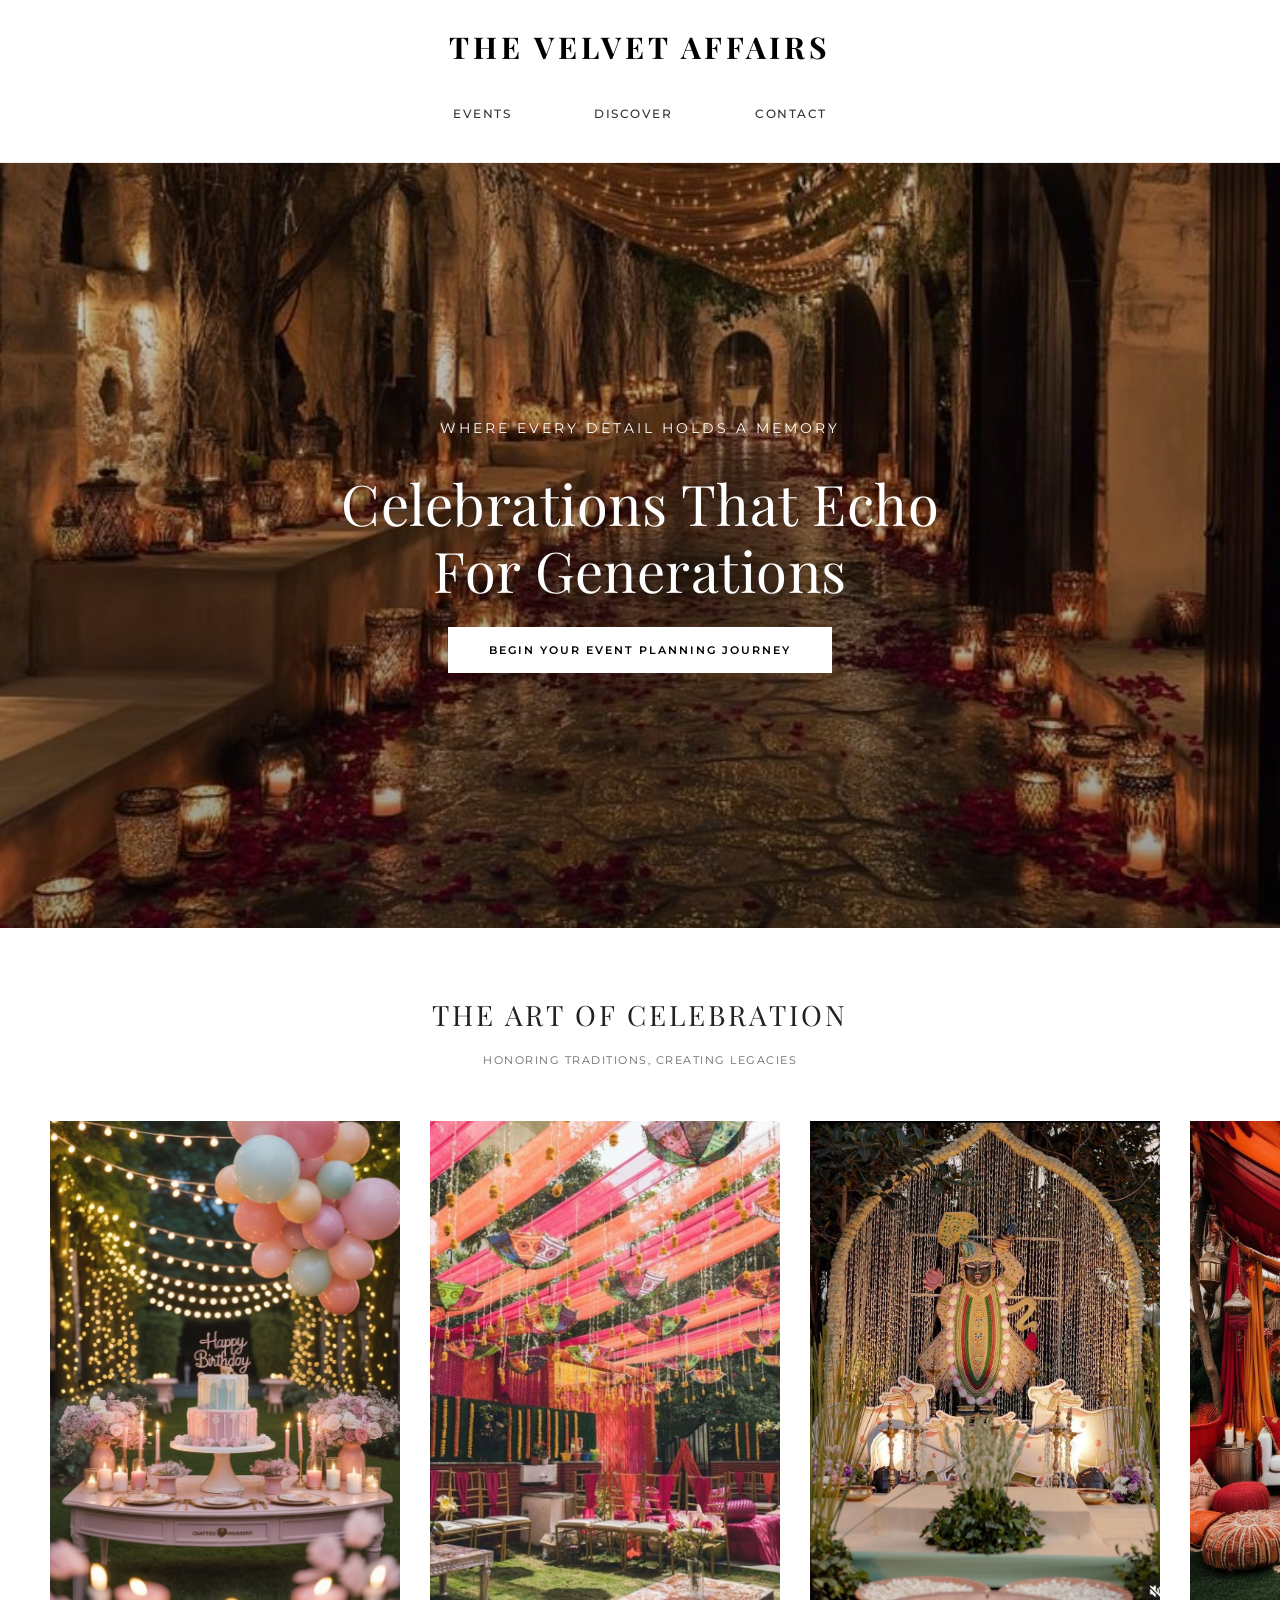
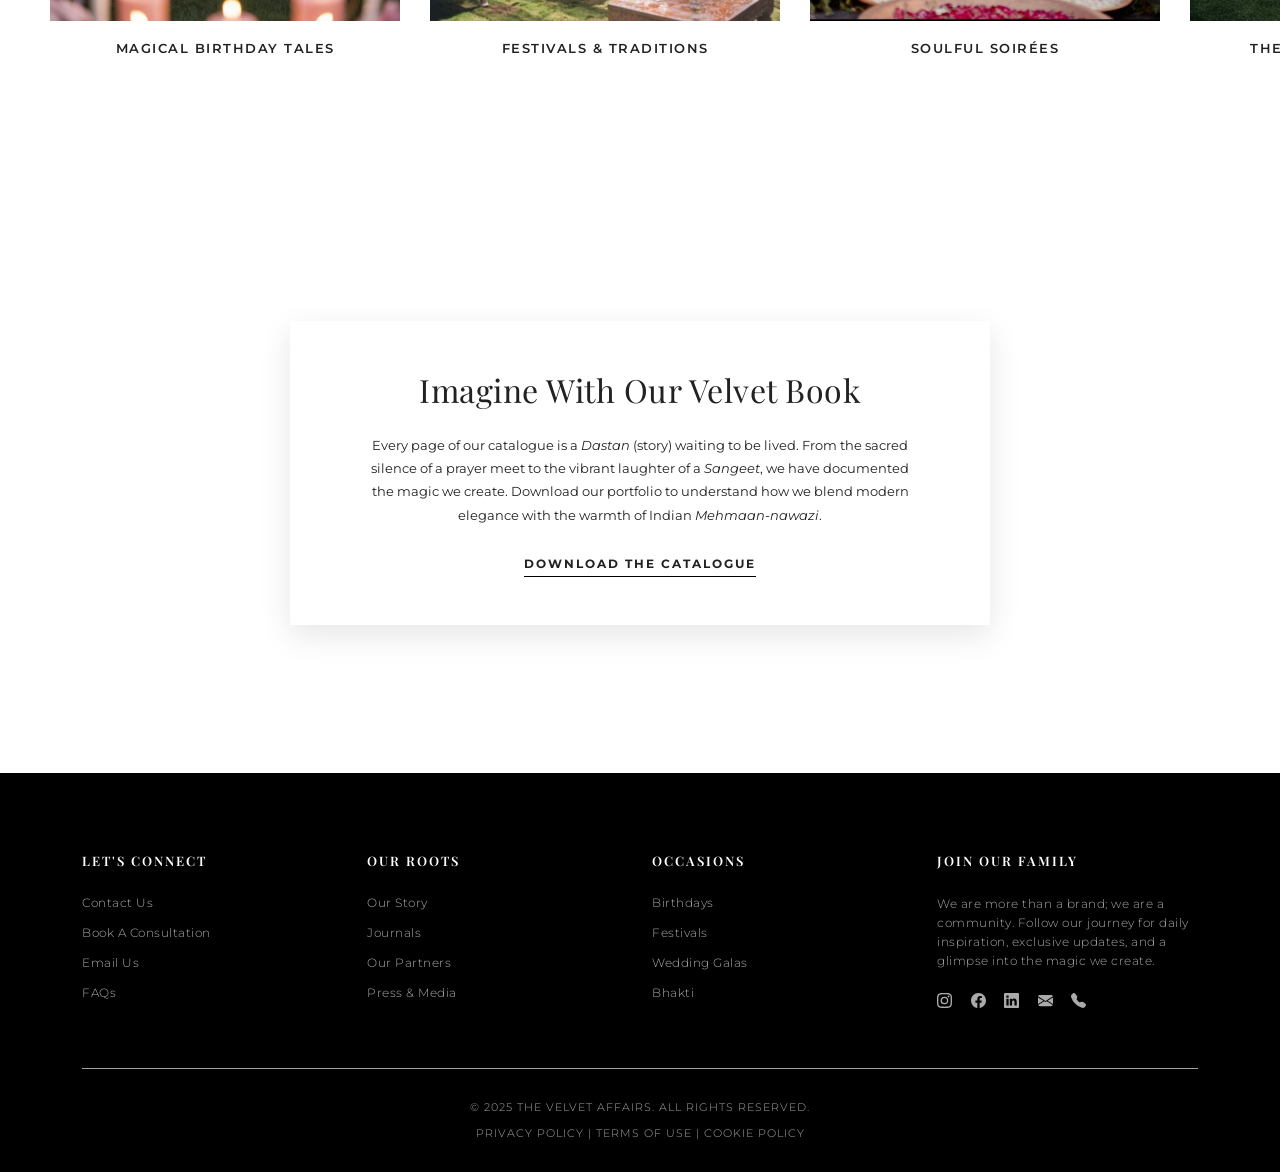
==== commit 13b218e2: "Update index.html" ====
--- a/index.html
+++ b/index.html
@@ -44,17 +44,17 @@
         <!-- Mobile Nav Drawer -->
         <nav class="mobile-nav d-lg-none">
           <a href="#event" class="nav-link">Events</a>
-          <a href="#gallery.html" class="nav-link" target="_blank">Gallery</a>
-          <a href="#spotlight" class="nav-link">Stories</a>
+          <!-- <a href="#gallery.html" class="nav-link" target="_blank">Gallery</a> -->
+          <!-- <a href="#spotlight" class="nav-link">Stories</a> -->
           <a href="discover.html" class="nav-link" target="_blank">Discover</a>
-          <a
+          <!-- <a
             target="_blank"
             href="#journal.html"
             class="nav-link"
             style="color: var(--accent-color)"
             >Journal</a
-          >
-          <a href="social.html" class="nav-link" target="_blank">Socials</a>
+          > -->
+          <!-- <a href="social.html" class="nav-link" target="_blank">Socials</a> -->
           <a href="contact.html" class="nav-link" target="_blank">Contact</a>
         </nav>
 
@@ -64,17 +64,17 @@
         <!-- Desktop Navigation -->
         <nav class="nav-container d-none d-lg-flex">
           <a href="#event" class="nav-link">Events</a>
-          <a href="#gallery.html" class="nav-link" target="_blank">Gallery</a>
-          <a href="#spotlight" class="nav-link">Stories</a>
+          <!-- <a href="#gallery.html" class="nav-link" target="_blank">Gallery</a> -->
+          <!-- <a href="#spotlight" class="nav-link">Stories</a> -->
           <a href="discover.html" class="nav-link" target="_blank">Discover</a>
-          <a
+          <!-- <a
             target="_blank"
             href="#journal.html"
             class="nav-link"
             style="color: var(--accent-color)"
             >Journal</a
-          >
-          <a href="social.html" class="nav-link" target="_blank">Socials</a>
+          > -->
+          <!-- <a href="social.html" class="nav-link" target="_blank">Socials</a> -->
           <a href="contact.html" class="nav-link" target="_blank">Contact</a>
         </nav>
       </div>
@@ -86,7 +86,7 @@
       <div class="hero-content">
         <span class="hero-subtitle">Where Every Detail Holds A Memory</span>
         <h1 class="hero-title">Celebrations That Echo<br />For Generations</h1>
-        <a href="#event" class="btn-luxury">Begin Your Journey</a>
+        <a href="#event" class="btn-luxury">Begin Your Event Planning Journey</a>
       </div>
     </section>
 
@@ -216,7 +216,7 @@
     </section>
 
     <!-- SPOTLIGHT SECTION -->
-    <section class="spotlight-section" id="spotlight">
+    <!-- <section class="spotlight-section" id="spotlight">
       <div class="container">
         <div class="section-title">
           <h2>Stories We've Told</h2>
@@ -224,7 +224,8 @@
         </div>
 
         <div class="row g-3 g-md-4">
-          <!-- Item 1 -->
+
+
           <div class="col-6 col-md-3">
             <div class="product-card">
               <img
@@ -239,7 +240,8 @@
               </div>
             </div>
           </div>
-          <!-- Item 2 -->
+
+          
           <div class="col-6 col-md-3">
             <div class="product-card">
               <img
@@ -254,7 +256,8 @@
               </div>
             </div>
           </div>
-          <!-- Item 3 -->
+
+
           <div class="col-6 col-md-3">
             <div class="product-card">
               <img
@@ -269,7 +272,8 @@
               </div>
             </div>
           </div>
-          <!-- Item 4 -->
+
+
           <div class="col-6 col-md-3">
             <div class="product-card">
               <img
@@ -290,7 +294,7 @@
           <a href="#" class="btn-luxury dark">Explore Our Gallery</a>
         </div>
       </div>
-    </section>
+    </section> -->
 
     <!-- PROMO BANNER -->
     <section class="banner-section" style="margin-bottom: 0%">
@@ -304,7 +308,7 @@
           elegance with the warmth of Indian <em>Mehmaan-nawazi</em>.
         </p>
         <a
-          href="path-to-your-pdf.pdf"
+          href="https://canva.link/j6cvtbqg8ub5a79"
           download
           style="
             font-size: 12px;
--- a/styles.css
+++ b/styles.css
@@ -243,7 +243,7 @@
   position: relative;
   width: 100%;
   height: 70vh;
-  background: url("assets/Covers/Hero_Banner_Main.png")
+  background: url("assets/Covers/Header_Banner_Discover.jpg")
     center/cover no-repeat;
   display: flex;
   align-items: center;
@@ -697,4 +697,4 @@
 
 .newsletter-input:focus {
   border-bottom-color: #fff;
-}+}
